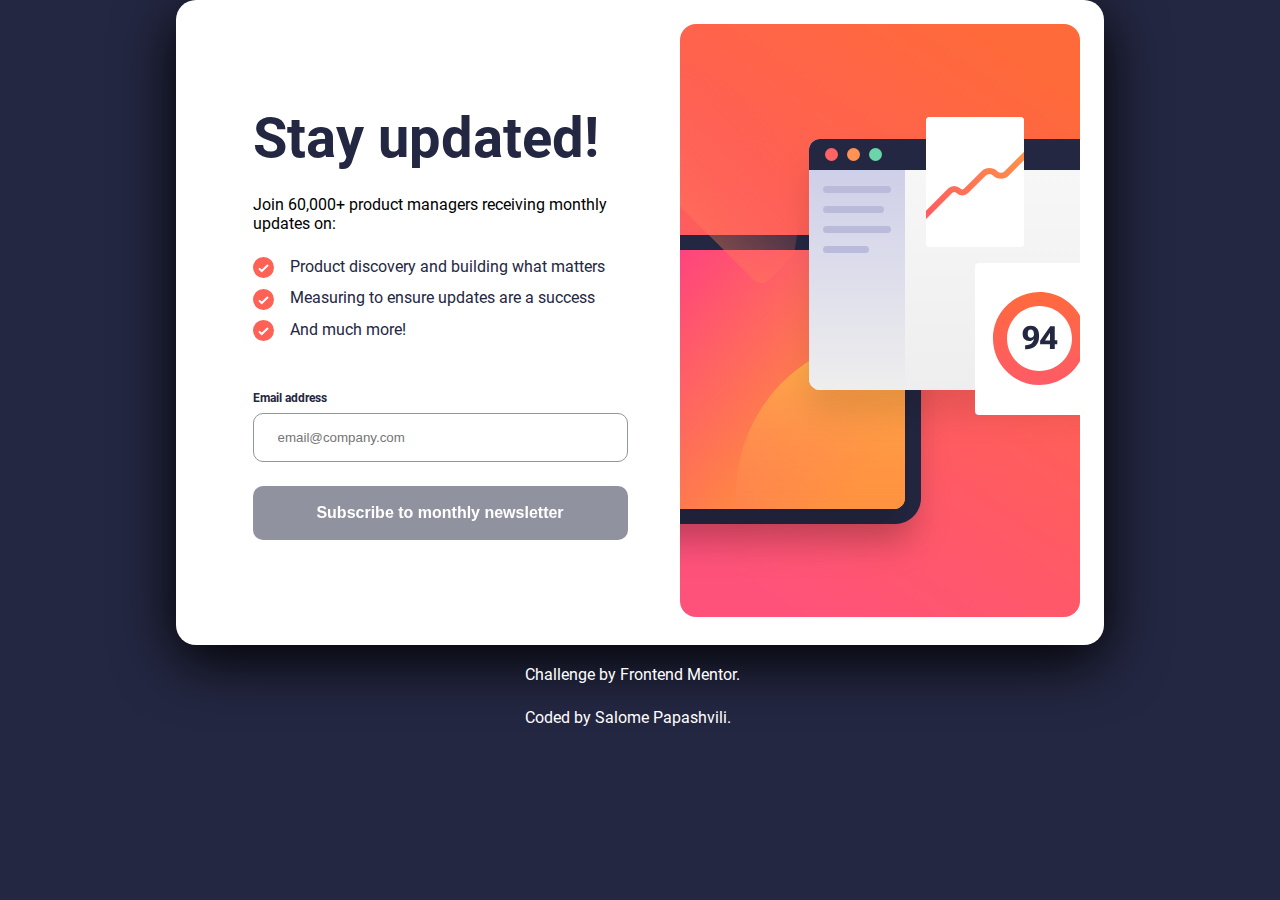
==== index.html @ 2733305c "main page and email validation" ====
<!DOCTYPE html>
<html lang="en">

<head>
  <meta charset="UTF-8">
  <meta name="viewport" content="width=device-width, initial-scale=1.0">
  <link rel="icon" type="image/png" sizes="32x32" href="./assets/images/favicon-32x32.png">
  <link rel="stylesheet" href="styles/style.css">
  <title>Frontend Mentor | Newsletter sign-up form with success message</title>
</head>

<body>
  <div class="main-container flex"><!-- Sign up panel starts -->
    <div class="text-container"><!-- text panel starts -->
      <h1>Stay updated!</h1>
      <p>Join 60,000+ product managers receiving monthly <br> updates on:</p>
      <ul>
        <li>Product discovery and building what matters</li>
        <li>Measuring to ensure updates are a success</li>
        <li>And much more!</li>
      </ul>
      <div class="input-container"><!-- image panel starts -->
        <div class="validation flex">
          <h6>Email address</h6>
          <h6 class="error" id="error">Valid email required</h6>
        </div>
        <input type="email" name="email" id="email" placeholder="email@company.com" onkeydown="emailValidation()">
        <button id="submit" onclick="location.href='panel.html'">Subscribe to monthly newsletter</button>
      </div><!-- image panel ends -->
    </div><!-- text panel ends -->
    <div class="image-container">
      <img src="assets/images/illustration-sign-up-desktop.svg" alt="image">
    </div>
  </div><!-- Sign up panel ends -->
  <div class="attribution">
    <p>Challenge by <a href="https://www.frontendmentor.io?ref=challenge" target="_blank">Frontend Mentor</a>.</p>
    <p>Coded by <a href="#">Salome Papashvili</a>.</p>
  </div>
  <script src="js/emailValidation.js"></script>
</body>

</html>
---- styles/style.css ----
*
{
    margin: 0;
    padding: 0;
    box-sizing: border-box;
    list-style-type: none;
    text-decoration: none;
    outline: none;
}
/* ----- */
@font-face
{
    font-family: "roboto-bold";
    src: url(../assets/fonts/Roboto-Bold.ttf);
}
@font-face
{
    font-family: "roboto-regular";
    src: url(../assets/fonts/Roboto-Regular.ttf);
}
:root
{
    /* COLOR */
    --darkNavy-clr: #242742;
    --white-clr: #fff;
    --charcoalGrey-clr: #36384e;
    --grey-clr: #9294a0;
    --tomato-clr: #ff6257;
    --vermellion-clr: #FF6155;
    /* FONT-SIZE */
    --fontSize-56px: 56px;
    --fontSize-16px: 16px;
    --fontSize-12px: 12px;
    /* FONT-WEIGHT */
    --fontWeight-400: 400;
    --fontWeight-700: 700;
    /* BORDER-RADIUS */
    --borderRadius-20px: 20px;
    --borderRadius-10px: 10px;
}
.flex
{
    display: flex;
    justify-content: space-between;
    align-items: center;
}
/* ----- */
body
{
    background-color: var(--darkNavy-clr);
}
.main-container
{
    background-color: var(--white-clr);
    padding: 24px;
    border-radius: var(--borderRadius-20px);
    margin: 0 auto;
    width: 928px;
    box-shadow: 0 15px 60px 0 #000000;
}
.main-container .text-container
{
    margin: 0 auto;
    width: 375px;
}
h1
{
    margin-bottom: 24px;
    color: var(--darkNavy-clr);
    font-size: var(--fontSize-56px);
    font-weight: var(--fontWeight-700);
    font-family: "roboto-bold";
}
p
{
    margin-bottom: 24px;
    font-family: "roboto-regular";
}
.main-container .text-container li
{
    margin-bottom: 10px;
    color: var(--darkNavy-clr);
    font-family: "roboto-regular";
}
.main-container .text-container li::before
{
    content: url(../assets/images/icon-list.svg);
    display: inline-block;
    width: 21px;
    height: 21px;
    margin-right: 16px;
    vertical-align: middle;
}
.main-container .text-container h6
{
    margin-top: 40px;
    color: var(--darkNavy-clr);
    font-size: var(--fontSize-12px);
    margin-bottom: 8px;
    font-family: "roboto-bold";
    font-weight: var(--fontWeight-700);
}
.main-container .text-container .error
{
    color: var(--vermellion-clr);
    visibility: hidden;
}
.main-container .text-container input
{
    margin-bottom: 24px;
    padding: 16px 24px;
    border: 1px solid var(--grey-clr);
    border-radius: var(--borderRadius-10px);
    width: 100%;
}
.main-container .text-container input:hover
{
    border: 1px solid var(--darkNavy-clr);
}
button
{
    background: var(--darkNavy-clr);
    color: #fff;
    font-size: var(--fontSize-16px);
    font-weight: var(--fontWeight-700);
    padding: 18px 14px;
    border: none;
    border-radius: var(--borderRadius-10px);
    width: 100%;
    text-align: center;
}
button:hover
{
    background: linear-gradient(to bottom, #FF6A3A,#FF527B);
    box-shadow: 0px 16px 32px 0px #ff6055cc;
}
button:disabled
{
    opacity: 0.5;
}
.panel-container
{
    box-shadow: 0 15px 60px 0 #000000;
    padding: 48px 64px 64px 64px;
    background-color: var(--white-clr);
    border-radius: var(--borderRadius-20px);
    width: 504px;
    margin: 0 auto;
}
.panel-container .success-panel
{
    width: 64px;
    height: 64px;
    overflow: hidden;
    margin-bottom: 40px;
}
.panel-container .success-panel img
{
    width: 100%;
}
.attribution
{
    align-items: center;
    width: 18%;
    margin: 20px auto;
}
.attribution a, .attribution p
{
    color: var(--white-clr);
}
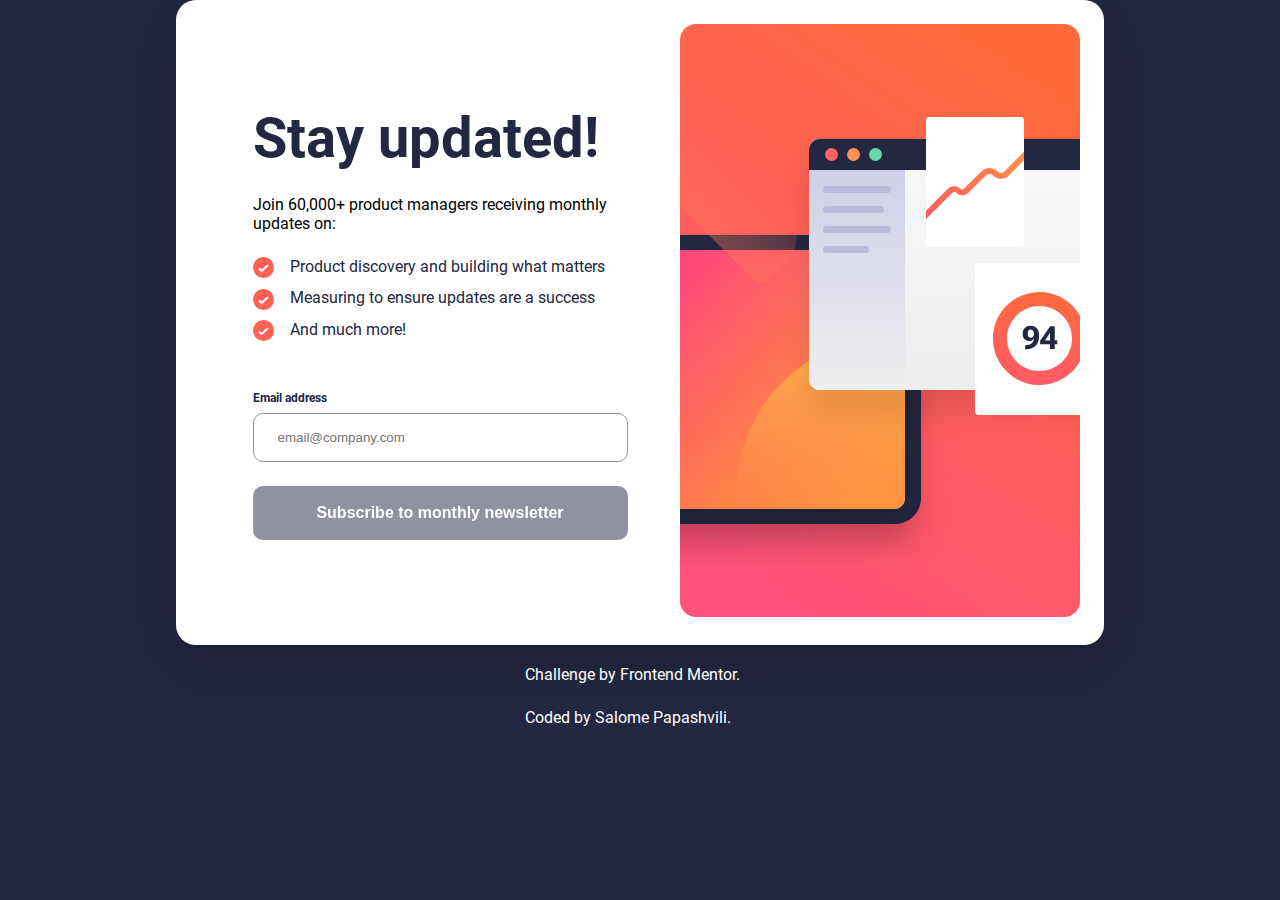
==== commit 9421d07e: "success panel" ====
--- a/index.html
+++ b/index.html
@@ -24,8 +24,8 @@
           <h6>Email address</h6>
           <h6 class="error" id="error">Valid email required</h6>
         </div>
-        <input type="email" name="email" id="email" placeholder="email@company.com" onkeydown="emailValidation()">
-        <button id="submit" onclick="location.href='panel.html'">Subscribe to monthly newsletter</button>
+        <input type="email" name="email" id="email" placeholder="email@company.com" oninput="emailValidation()">
+        <button id="submit" disabled>Subscribe to monthly newsletter</button>
       </div><!-- image panel ends -->
     </div><!-- text panel ends -->
     <div class="image-container">
--- a/styles/style.css
+++ b/styles/style.css
@@ -27,6 +27,7 @@
     --grey-clr: #9294a0;
     --tomato-clr: #ff6257;
     --vermellion-clr: #FF6155;
+    --shadow-clr: #00000040;
     /* FONT-SIZE */
     --fontSize-56px: 56px;
     --fontSize-16px: 16px;
@@ -56,7 +57,7 @@
     border-radius: var(--borderRadius-20px);
     margin: 0 auto;
     width: 928px;
-    box-shadow: 0 15px 60px 0 #000000;
+    box-shadow: 0 15px 60px 0 var(--shadow-clr);
 }
 .main-container .text-container
 {
@@ -140,7 +141,7 @@
 }
 .panel-container
 {
-    box-shadow: 0 15px 60px 0 #000000;
+    box-shadow: 0 15px 60px 0 var(--shadow-clr);
     padding: 48px 64px 64px 64px;
     background-color: var(--white-clr);
     border-radius: var(--borderRadius-20px);
@@ -167,4 +168,19 @@
 .attribution a, .attribution p
 {
     color: var(--white-clr);
+}
+@media only screen and (max-width: 375px)
+{
+    .flex
+    {
+        flex-direction: column-reverse;
+    }
+    .main-container .text-container
+    {
+        width: 100%;
+    }
+    .image-container{
+        width: 100%;
+        margin-top: -100px;
+    }
 }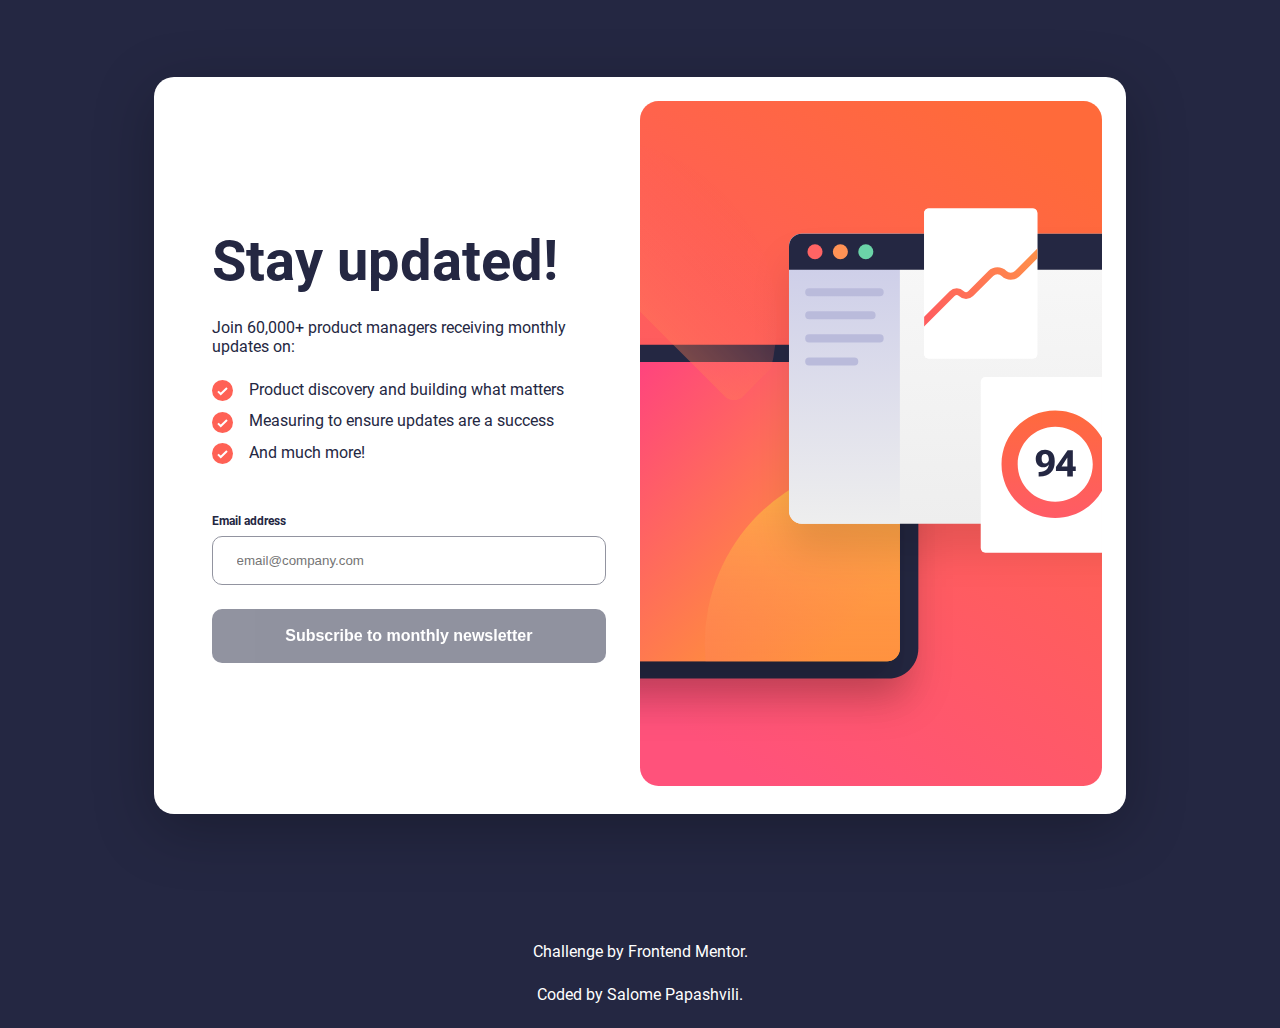
==== commit 25560f35: "responsive design" ====
--- a/index.html
+++ b/index.html
@@ -10,7 +10,7 @@
 </head>
 
 <body>
-  <div class="main-container flex"><!-- Sign up panel starts -->
+  <div class="main-container flex reverse"><!-- Sign up panel starts -->
     <div class="text-container"><!-- text panel starts -->
       <h1>Stay updated!</h1>
       <p>Join 60,000+ product managers receiving monthly <br> updates on:</p>
@@ -21,20 +21,21 @@
       </ul>
       <div class="input-container"><!-- image panel starts -->
         <div class="validation flex">
-          <h6>Email address</h6>
+          <label for="email">Email address</label>
           <h6 class="error" id="error">Valid email required</h6>
         </div>
-        <input type="email" name="email" id="email" placeholder="email@company.com" oninput="emailValidation()">
+        <input type="email" name="email" id="email" placeholder="email@company.com" oninput="emailValidation()" required>
         <button id="submit" disabled>Subscribe to monthly newsletter</button>
       </div><!-- image panel ends -->
     </div><!-- text panel ends -->
-    <div class="image-container">
-      <img src="assets/images/illustration-sign-up-desktop.svg" alt="image">
-    </div>
+    <picture class="image-container">
+      <source media="(max-width:426px)" srcset="/assets/images/illustration-sign-up-mobile.svg">
+      <img src="/assets/images/illustration-sign-up-desktop.svg">
+    </picture>
   </div><!-- Sign up panel ends -->
   <div class="attribution">
     <p>Challenge by <a href="https://www.frontendmentor.io?ref=challenge" target="_blank">Frontend Mentor</a>.</p>
-    <p>Coded by <a href="#">Salome Papashvili</a>.</p>
+    <p>Coded by <a href="https://github.com/KiwiScreams?tab=repositories">Salome Papashvili</a>.</p>
   </div>
   <script src="js/emailValidation.js"></script>
 </body>
--- a/styles/style.css
+++ b/styles/style.css
@@ -39,6 +39,10 @@
     --borderRadius-20px: 20px;
     --borderRadius-10px: 10px;
 }
+::-webkit-scrollbar
+{
+    display: none;
+}
 .flex
 {
     display: flex;
@@ -55,15 +59,25 @@
     background-color: var(--white-clr);
     padding: 24px;
     border-radius: var(--borderRadius-20px);
+    color: var(--darkNavy-clr);
+    margin: 6% 20% 10% 20%;
+    box-shadow: 0 15px 60px 0 var(--shadow-clr);
+}
+.main-container .text-container
+{
     margin: 0 auto;
-    width: 928px;
-    box-shadow: 0 15px 60px 0 var(--shadow-clr);
-}
-.main-container .text-container
-{
-    margin: 0 auto;
-    width: 375px;
-}
+    width: 50%;
+    padding: 74px 34px;
+}
+.main-container .image-container
+{
+    width: 50%;
+}
+.image-container img
+{
+    width: 100%;
+}
+
 h1
 {
     margin-bottom: 24px;
@@ -80,7 +94,6 @@
 .main-container .text-container li
 {
     margin-bottom: 10px;
-    color: var(--darkNavy-clr);
     font-family: "roboto-regular";
 }
 .main-container .text-container li::before
@@ -92,7 +105,7 @@
     margin-right: 16px;
     vertical-align: middle;
 }
-.main-container .text-container h6
+.main-container .text-container label, h6
 {
     margin-top: 40px;
     color: var(--darkNavy-clr);
@@ -146,7 +159,8 @@
     background-color: var(--white-clr);
     border-radius: var(--borderRadius-20px);
     width: 504px;
-    margin: 0 auto;
+    /* margin: 0 auto; */
+    margin: 6% auto;
 }
 .panel-container .success-panel
 {
@@ -159,28 +173,137 @@
 {
     width: 100%;
 }
-.attribution
-{
+.panel-container .text-content #emailAddress
+{
+    font-family: "roboto-bold";
+}
+.attribution, .attribution a
+{
+    color: var(--white-clr);
     align-items: center;
-    width: 18%;
-    margin: 20px auto;
-}
-.attribution a, .attribution p
-{
-    color: var(--white-clr);
-}
-@media only screen and (max-width: 375px)
-{
-    .flex
+    width: 80%;
+    margin: 10px auto;
+    text-align: center;
+}
+@media only screen and (max-width: 1440px)
+{
+.main-container
+{
+    margin: 6% 12% 10% 12%;
+}
+}
+@media only screen and (max-width: 1024px)
+{
+    .main-container
+    {
+        margin: 6% 2% 10% 2%;
+    }
+
+}
+@media only screen and (max-width: 768px)
+{
+    .image-container
+    {
+        width: 40%;
+    }
+    .image-container img
+    {
+        width: 100%;
+    }
+    .main-container
+    {
+        margin: 6% 0% 10% 0%;
+        padding: 12px;
+    }
+    .main-container .text-container
+    {
+        margin: 0 auto;
+        width: 50%;
+        padding: 0px 18px;
+    }
+}
+@media only screen and (max-width: 426px)
+{
+    .reverse
     {
         flex-direction: column-reverse;
     }
+    body
+    {
+        background-color: #ffffff;
+        padding: 0;
+    }
+    .main-container
+    {
+        width: 100%;
+        padding: 0;
+        box-shadow: none;
+        margin: 0;
+    }
+    .image-container,
+    .text-container
+    {
+        width: 100%;
+        padding: 0;
+    }
+    .image-container source
+    {
+        width: 100%;
+    }
+    h1
+    {
+        font-size: 40px;
+    }
+    .text-container li
+    {
+        font-size: 14px;
+    }
+    .text-container
+    {
+        padding: 40px 24px;
+        margin: auto;
+        width: 100%;
+    }
+    .main-container .text-container label, h6
+    {
+        margin-top: 40px;
+    }
+    .attribution, .attribution a
+    {
+        color: var(--darkNavy-clr);
+        align-items: center;
+        width: 80%;
+        margin: 10px auto;
+        text-align: center;
+    }
+    .attribution a
+    {
+        text-decoration: underline;
+    }
     .main-container .text-container
     {
-        width: 100%;
-    }
-    .image-container{
-        width: 100%;
-        margin-top: -100px;
+        margin: 0 auto;
+        width: 100%;
+        padding: 24px;
+    }
+    .main-container .image-container
+    {
+        width: 100%;
+    }
+    .panel-container
+    {
+        box-shadow: none;
+        margin: 50% auto;
+        padding: 24px;
+    }
+    #panel
+    {
+        height: 100vh;
+        overflow: hidden;
+    }
+    .panel-container .text-content button
+    {
+        margin-top: 260px;
+        margin-bottom: 0;
     }
 }